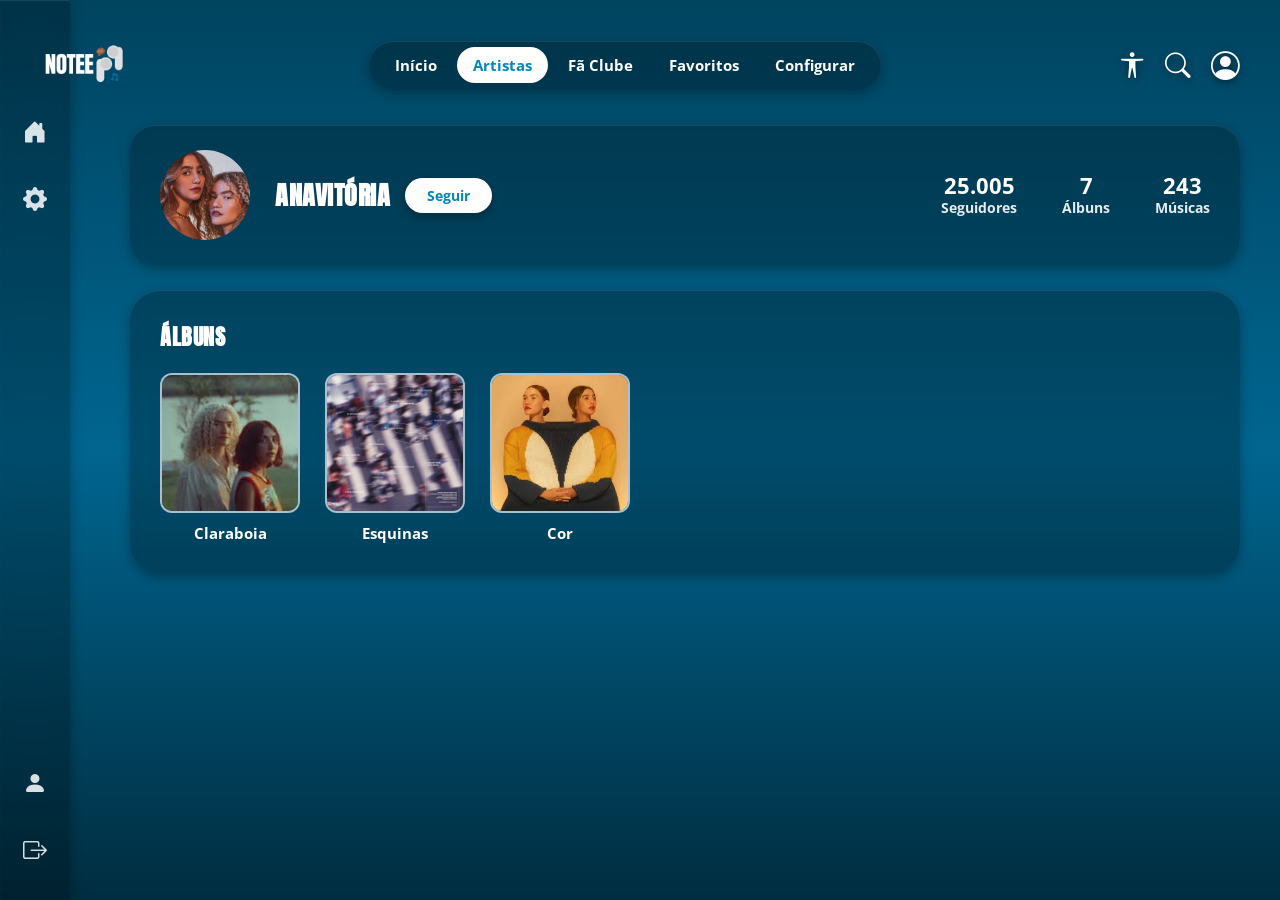
==== albuns.html @ 3df80542 "first commit" ====
<!DOCTYPE html>
<html lang="pt-BR">
<head>
    <meta charset="UTF-8">
    <meta name="viewport" content="width=device-width, initial-scale=1.0">
    <title>Anavitória - Notee</title>
    <link rel="preconnect" href="https://fonts.googleapis.com">
    <link rel="preconnect" href="https://fonts.gstatic.com" crossorigin>
    <link href="https://fonts.googleapis.com/css2?family=Anton&family=Open+Sans:wght@300;400;600;700&family=Montserrat:wght@900&display=swap" rel="stylesheet">
    <link rel="stylesheet" href="https://cdn.jsdelivr.net/npm/bootstrap-icons@1.11.3/font/bootstrap-icons.min.css">
    <link rel="stylesheet" href="css/style2.css">
</head>
<body>

    <!-- BARRA LATERAL -->
    <aside class="sidebar">
        <div class="top-icons">
            <a href="tela_albuns.html" class="sidebar-icon"><i class="bi bi-house-door-fill"></i></a>
            <a href="config.html" class="sidebar-icon"><i class="bi bi-gear-fill"></i></a>
        </div>
        <div class="bottom-icons">
            <a href="perfil.html" class="sidebar-icon"><i class="bi bi-person-fill"></i></a>
            <a href="index.html" class="sidebar-icon"><i class="bi bi-box-arrow-right"></i></a>
        </div>
    </aside>

    <!-- HEADER / TOPO -->
    <header class="cabecalho-principal">
        <div class="cabecalho-esquerdo">
            <img src="imagens/Note-Logo.png" alt="Logo Notee" class="imagem-logo">
        </div>
        <nav class="navegacao-cabecalho">
            <a href="tela_albuns.html" class="item-navegacao">Início</a>
            <a href="albuns.html" class="item-navegacao ativo">Artistas</a>
            <a href="fanClube.html" class="item-navegacao">Fã Clube</a>
            <a href="#" class="item-navegacao">Favoritos</a>
            <a href="config.html" class="item-navegacao">Configurar</a>
        </nav>
        <div class="cabecalho-direito">
            <i class="bi bi-universal-access icone-acessibilidade"></i>
            <i class="bi bi-search icone-busca"></i>
            <a href="perfil.html"><i class="bi bi-person-circle icone-usuario"></i></a>
        </div>
    </header>

    <!-- CONTEÚDO DA PÁGINA DE ARTISTA -->
    <section class="artist-wrapper">

        <!-- CARD DE CABEÇALHO DO ARTISTA -->
        <div class="artist-header">

            <div class="artist-avatar">
                <img src="imagens/AnaVitoriaPrincipal.png" alt="Foto de Anavitória">
            </div>

            <div class="artist-info">
                <h1>ANAVITÓRIA</h1>
                <button class="seguir-btn">Seguir</button>
            </div>

            <div class="artist-stats">
                <div class="artist-stat">
                    <span class="stat-number">25.005</span>
                    <span class="stat-label">Seguidores</span>
                </div>
                <div class="artist-stat">
                    <span class="stat-number">7</span>
                    <span class="stat-label">Álbuns</span>
                </div>
                <div class="artist-stat">
                    <span class="stat-number">243</span>
                    <span class="stat-label">Músicas</span>
                </div>
            </div>

        </div>

        <!-- PAINEL DE ÁLBUNS -->
        <div class="albums-panel">

            <h2 class="albums-title">Álbuns</h2>

            <div class="albums-grid">

                <a href="https://open.spotify.com/intl-pt/album/78YxhXedN9CkDBEvBW7HNm" class="album-card">
                    <div class="album-cover">
                        <img src="imagens/claraboia.jpg" alt="Capa do álbum Claraboia">
                    </div>
                    <span class="album-name">Claraboia</span>
                </a>

                <a href="https://open.spotify.com/intl-pt/album/2DVwOWSHjIm1L6pOm0EGIl" class="album-card">
                    <div class="album-cover">
                        <img src="imagens/esquinas.jpg" alt="Capa do álbum Esquinas">
                    </div>
                    <span class="album-name">Esquinas</span>
                </a>

                <a href="https://open.spotify.com/intl-pt/album/43Q8jiKg8whuFnVCwA1xOC" class="album-card">
                    <div class="album-cover">
                        <img src="imagens/cor.jpg" alt="Capa do álbum Cor">
                    </div>
                    <span class="album-name">Cor</span>
                </a>

            </div>

        </div>

    </section>

</body>
</html>
---- css/style2.css ----
* {     
    margin: 0;
    padding: 0;
    box-sizing: border-box;
}  

body { 
    background-image: linear-gradient(rgba(0, 0, 0, 0.4) 0%, 
    rgba(0, 0, 0, 0.1) 50%, 
    rgba(0, 0, 0, 0.6) 100%),                       
    url('imagens/Wireframe_Notee_LaSalle_2026 (1).png');         
    background-size: cover;  
    background-position: center;   
    background-repeat: no-repeat;      
    background-attachment: fixed; 
    background-color: #0071A0;      
    color: #FFFFFF;     
    font-family: 'Open Sans', sans-serif;      
    padding-top: 110px;         
    padding-left: 90px;
    min-height: 100vh;      
    overflow-x: hidden;  
}

/* BARRA LATERAL */
.sidebar {
    width: 70px;
    background-color: rgba(0, 0, 0, 0.25);
    box-shadow: 0 4px 12px rgba(0, 0, 0, 0.3),
        inset 0 1px 1px rgba(255, 255, 255, 0.1);
    backdrop-filter: blur(8px);
    -webkit-backdrop-filter: blur(8px);
    display: flex;
    flex-direction: column;
    justify-content: space-between;
    align-items: center;
    padding: 110px 0 30px 0;
    position: fixed;
    height: 100vh;
    left: 0;
    top: 0;
    z-index: 90;
}

.sidebar .top-icons,
.sidebar .bottom-icons {
    display: flex;
    flex-direction: column;
    gap: 25px;
}

.sidebar .sidebar-icon {
    color: #FFFFFF;
    font-size: 1.5rem;
    text-decoration: none;
    opacity: 0.85;
    transition: all 0.2s ease;
    width: 42px;
    height: 42px;
    border-radius: 50%;
    display: flex;
    align-items: center;
    justify-content: center;
}

.sidebar .sidebar-icon:hover {
    opacity: 1;
    background-color: rgba(255, 255, 255, 0.1);
}

.sidebar .sidebar-icon.ativo {
    background-color: #FFFFFF;
    color: #0286bc;
    opacity: 1;
}

.cabecalho-principal{
    display: flex;
    justify-content: space-between;
    align-items: center;
    width: 100vw;
    background-color: transparent;
    padding: 20px 40px;
    position: fixed;
    top: 0;
    left: 0;
    z-index: 100;
    height: auto;
    overflow: hidden;
}

.cabecalho-esquerdo {
    display: flex;
    align-items: center;
    gap: 12px;
}

.icone-home {
    font-size: 2.2rem;
    color: #FFFFFF;
    cursor: pointer;
    filter: drop-shadow(0px 2px 4px rgba(0, 0, 0, 0.5)); 
}

.imagem-logo{
    height: 90px;                  
    width: auto; 
    object-fit: contain;             
    flex-shrink: 0;              
}

.navegacao-cabecalho {     
    display: flex;     
    align-items: center;     
    background-color: rgba(0, 0, 0, 0.25); 
    padding: 6px 10px;     
    border-radius: 30px;            
    gap: 4px;             
    box-shadow: 0 4px 12px rgba(0, 0, 0, 0.3),                 
    inset 0 1px 1px rgba(255, 255, 255, 0.1);                    
    backdrop-filter: blur(8px);     
    -webkit-backdrop-filter: blur(8px); 
} 

.item-navegacao {     
    color: #FFFFFF;
    text-decoration: none;      
    font-size: 0.95rem;     
    padding: 8px 16px;           
    border-radius: 20px;        
    transition: all 0.2s ease;        
    font-family: 'Open Sans', sans-serif;     
    font-weight: 700;     
} 

.item-navegacao:hover {     
    background-color: rgba(255, 255, 255, 0.1);
}


.item-navegacao.ativo {     
    background-color: #FFFFFF;       
    color: #0286bc;                
} 

.cabecalho-direito {     
    display: flex;     
    align-items: center;    
    gap: 20px;                      
} 

.icone-acessibilidade, .icone-busca {     
    font-size: 1.6rem;     
    color: #FFFFFF;     
    cursor: pointer;     
    filter: drop-shadow(0px 2px 4px rgba(0, 0, 0, 0.5)); 
}

.icone-usuario {     
    font-size: 1.8rem;                 
    color: #FFFFFF;    
    cursor: pointer;     
    filter: drop-shadow(0px 2px 4px rgba(0, 0, 0, 0.5)); 
} 


.container-conteudo { 
    width: 100%; 
    padding: 15px 40px 30px 40px;    
    display: flex; 
    flex-direction: column;   
    gap: 45px;                   
    overflow: hidden; 
} 

/* ===========================
   PÁGINA DE ARTISTA
   =========================== */

.artist-wrapper {
    width: 100%;
    padding: 15px 40px 30px 40px;
}

.artist-header {
    background-color: rgba(0, 0, 0, 0.25);
    border-radius: 25px;
    padding: 25px 30px;
    display: flex;
    align-items: center;
    gap: 25px;
    margin-bottom: 25px;
    box-shadow: 0 4px 12px rgba(0, 0, 0, 0.3),
        inset 0 1px 1px rgba(255, 255, 255, 0.1);
    backdrop-filter: blur(8px);
    -webkit-backdrop-filter: blur(8px);
}

.artist-avatar {
    width: 90px;
    height: 90px;
    border-radius: 50%;
    overflow: hidden;
    flex-shrink: 0;
    background-color: rgba(255, 255, 255, 0.15);
}

.artist-avatar img {
    width: 100%;
    height: 100%;
    object-fit: cover;
    display: block;
}

.artist-info {
    display: flex;
    align-items: center;
    gap: 15px;
}

.artist-info h1 {
    font-family: 'Anton', sans-serif;
    font-size: 26px;
    letter-spacing: 0.5px;
    text-transform: uppercase;
    color: #FFFFFF;
}

.seguir-btn {
    background-color: #FFFFFF;
    color: #0286bc;
    border: none;
    padding: 8px 22px;
    border-radius: 20px;
    font-family: 'Open Sans', sans-serif;
    font-weight: 700;
    font-size: 14px;
    cursor: pointer;
    transition: opacity 0.2s ease;
    box-shadow: 0 4px 12px rgba(0, 0, 0, 0.3);
}

.seguir-btn:hover {
    opacity: 0.85;
}

.artist-stats {
    display: flex;
    gap: 45px;
    margin-left: auto;
    text-align: center;
}

.artist-stat {
    display: flex;
    flex-direction: column;
    align-items: center;
}

.artist-stat .stat-number {
    font-size: 22px;
    font-weight: 700;
    color: #FFFFFF;
    line-height: 1.1;
}

.artist-stat .stat-label {
    font-family: 'Open Sans', sans-serif;
    font-size: 14px;
    font-weight: 700;
    color: #FFFFFF;
    opacity: 0.9;
}

.albums-panel {
    background-color: rgba(0, 0, 0, 0.25);
    border-radius: 30px;
    padding: 30px;
    box-shadow: 0 4px 12px rgba(0, 0, 0, 0.3),
        inset 0 1px 1px rgba(255, 255, 255, 0.1);
    backdrop-filter: blur(8px);
    -webkit-backdrop-filter: blur(8px);
}

.albums-title {
    font-family: 'Anton', sans-serif;
    font-size: 22px;
    letter-spacing: 0.5px;
    text-transform: uppercase;
    color: #FFFFFF;
    margin-bottom: 20px;
}

.albums-grid {
    display: flex;
    flex-wrap: wrap;
    gap: 25px;
}

.album-card {
    display: flex;
    flex-direction: column;
    align-items: center;
    gap: 10px;
    text-decoration: none;
    cursor: pointer;
    width: 140px;
}

.album-cover {
    width: 140px;
    height: 140px;
    border-radius: 12px;
    border: 2px solid rgba(255, 255, 255, 0.6);
    overflow: hidden;
    background-color: rgba(255, 255, 255, 0.15);
}

.album-cover img {
    width: 100%;
    height: 100%;
    object-fit: cover;
    display: block;
}

.album-name {
    font-family: 'Open Sans', sans-serif;
    font-size: 15px;
    font-weight: 700;
    color: #FFFFFF;
    text-align: center;
}

/* ===========================
   FÃ CLUBE
   =========================== */

.fanclub-wrapper {
    width: 100%;
    padding: 15px 40px 30px 40px;
}

.fanclub-header {
    background-color: rgba(0, 0, 0, 0.25);
    border-radius: 25px;
    padding: 25px 30px;
    display: flex;
    align-items: center;
    gap: 25px;
    margin-bottom: 25px;
    box-shadow: 0 4px 12px rgba(0, 0, 0, 0.3),
        inset 0 1px 1px rgba(255, 255, 255, 0.1);
    backdrop-filter: blur(8px);
    -webkit-backdrop-filter: blur(8px);
}

.fanclub-avatar {
    width: 90px;
    height: 90px;
    border-radius: 50%;
    overflow: hidden;
    flex-shrink: 0;
    background-color: rgba(255, 255, 255, 0.15);
}

.fanclub-avatar img {
    width: 100%;
    height: 100%;
    object-fit: cover;
    display: block;
}

.fanclub-info {
    display: flex;
    flex-direction: column;
    gap: 8px;
}

.fanclub-name-row {
    display: flex;
    align-items: center;
    gap: 15px;
}

.fanclub-name-row h1 {
    font-family: 'Anton', sans-serif;
    font-size: 26px;
    letter-spacing: 0.5px;
    text-transform: uppercase;
    color: #FFFFFF;
}

.entrar-btn {
    background-color: #FFFFFF;
    color: #0286bc;
    border: none;
    padding: 8px 22px;
    border-radius: 20px;
    font-family: 'Open Sans', sans-serif;
    font-weight: 700;
    font-size: 14px;
    cursor: pointer;
    transition: opacity 0.2s ease;
    box-shadow: 0 4px 12px rgba(0, 0, 0, 0.3);
}

.entrar-btn:hover {
    opacity: 0.85;
}

.fanclub-creator {
    font-family: 'Open Sans', sans-serif;
    font-size: 13px;
    font-weight: 700;
    color: #FFFFFF;
    opacity: 0.85;
}

.fanclub-stats {
    display: flex;
    gap: 50px;
    margin-left: auto;
    text-align: center;
}

.fanclub-stat {
    display: flex;
    flex-direction: column;
    align-items: center;
}

.fanclub-stat .stat-number {
    font-size: 22px;
    font-weight: 700;
    color: #FFFFFF;
    line-height: 1.1;
}

.fanclub-stat .stat-label {
    font-family: 'Open Sans', sans-serif;
    font-size: 14px;
    font-weight: 700;
    color: #FFFFFF;
    opacity: 0.9;
}

.fanclub-content-panel {
    background-color: rgba(0, 0, 0, 0.25);
    border-radius: 30px;
    padding: 30px;
    display: grid;
    grid-template-columns: 1fr 1.4fr;
    gap: 25px;
    box-shadow: 0 4px 12px rgba(0, 0, 0, 0.3),
        inset 0 1px 1px rgba(255, 255, 255, 0.1);
    backdrop-filter: blur(8px);
    -webkit-backdrop-filter: blur(8px);
}

.fanclub-col-left,
.fanclub-col-right {
    display: flex;
    flex-direction: column;
    gap: 25px;
}

.fanclub-block {
    background-color: rgba(255, 255, 255, 0.1);
    border-radius: 18px;
    min-height: 90px;
}

.fanclub-col-right .fanclub-block {
    min-height: 130px;
}

/* RESPONSIVO */
@media (max-width: 700px) {
    .artist-header,
    .fanclub-header {
        flex-wrap: wrap;
    }

    .artist-stats,
    .fanclub-stats {
        margin-left: 0;
        width: 100%;
        justify-content: flex-start;
        gap: 35px;
    }

    .albums-grid {
        gap: 18px;
    }

    .album-card,
    .album-cover {
        width: 110px;
    }

    .album-cover {
        height: 110px;
    }

    .fanclub-content-panel {
        grid-template-columns: 1fr;
    }

    body {
        padding-left: 0;
    }

    .sidebar {
        display: none;
    }
}
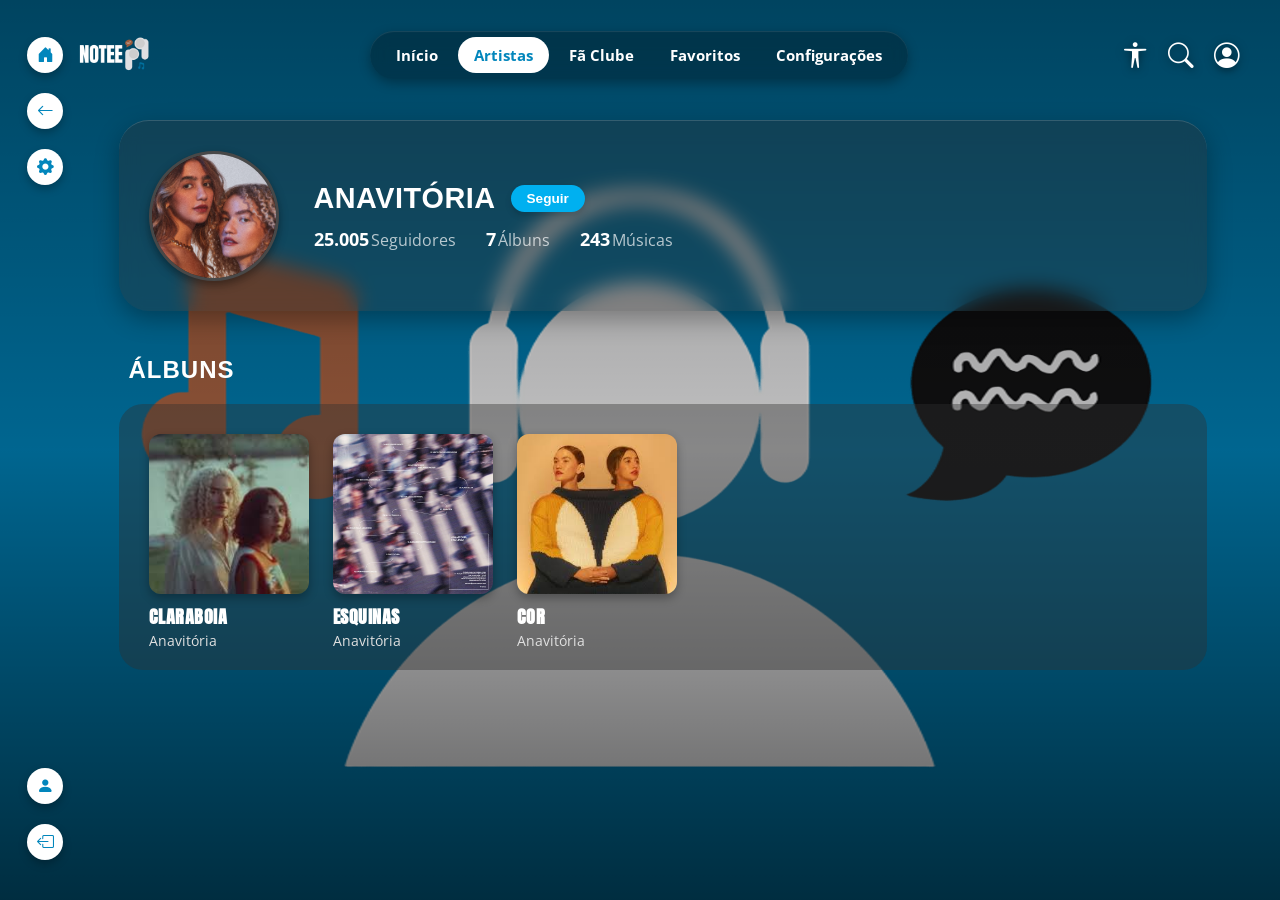
==== commit 58e4a394: "modificação" ====
--- a/albuns.html
+++ b/albuns.html
@@ -3,111 +3,118 @@
 <head>
     <meta charset="UTF-8">
     <meta name="viewport" content="width=device-width, initial-scale=1.0">
-    <title>Anavitória - Notee</title>
+    <title>Notee - Artistas</title>
     <link rel="preconnect" href="https://fonts.googleapis.com">
     <link rel="preconnect" href="https://fonts.gstatic.com" crossorigin>
     <link href="https://fonts.googleapis.com/css2?family=Anton&family=Open+Sans:wght@300;400;600;700&family=Montserrat:wght@900&display=swap" rel="stylesheet">
     <link rel="stylesheet" href="https://cdn.jsdelivr.net/npm/bootstrap-icons@1.11.3/font/bootstrap-icons.min.css">
-    <link rel="stylesheet" href="css/style2.css">
+    
+    <link rel="stylesheet" href="style.css">
 </head>
 <body>
 
-    <!-- BARRA LATERAL -->
-    <aside class="sidebar">
-        <div class="top-icons">
-            <a href="tela_albuns.html" class="sidebar-icon"><i class="bi bi-house-door-fill"></i></a>
-            <a href="config.html" class="sidebar-icon"><i class="bi bi-gear-fill"></i></a>
+    <header class="main-header">
+        <div class="header-left">
+            <img src="imagens/Note-Logo.png" alt="Logo Notee" class="logo-img">
         </div>
-        <div class="bottom-icons">
-            <a href="perfil.html" class="sidebar-icon"><i class="bi bi-person-fill"></i></a>
-            <a href="index.html" class="sidebar-icon"><i class="bi bi-box-arrow-right"></i></a>
-        </div>
-    </aside>
 
-    <!-- HEADER / TOPO -->
-    <header class="cabecalho-principal">
-        <div class="cabecalho-esquerdo">
-            <img src="imagens/Note-Logo.png" alt="Logo Notee" class="imagem-logo">
-        </div>
-        <nav class="navegacao-cabecalho">
-            <a href="tela_albuns.html" class="item-navegacao">Início</a>
-            <a href="albuns.html" class="item-navegacao ativo">Artistas</a>
-            <a href="fanClube.html" class="item-navegacao">Fã Clube</a>
-            <a href="#" class="item-navegacao">Favoritos</a>
-            <a href="config.html" class="item-navegacao">Configurar</a>
+        <nav class="header-nav">
+            <a href="tela_albuns.html" class="nav-item">Início</a>
+            <a href="albuns.html" class="nav-item active">Artistas</a>
+            <a href="fanClube.html" class="nav-item">Fã Clube</a>
+            <a href="tela_favoritos.html" class="nav-item">Favoritos</a>
+            <a href="config.html" class="nav-item">Configurações</a>
         </nav>
-        <div class="cabecalho-direito">
-            <i class="bi bi-universal-access icone-acessibilidade"></i>
-            <i class="bi bi-search icone-busca"></i>
-            <a href="perfil.html"><i class="bi bi-person-circle icone-usuario"></i></a>
+
+        <div class="header-right">
+            <i class="bi bi-universal-access access-icon"></i>
+            <i class="bi bi-search search-icon"></i>
+            <a href="perfil.html" style="color: inherit;"><i class="bi bi-person-circle user-icon"></i></a>
         </div>
     </header>
 
-    <!-- CONTEÚDO DA PÁGINA DE ARTISTA -->
-    <section class="artist-wrapper">
+    <div class="container-geral-com-lateral">
 
-        <!-- CARD DE CABEÇALHO DO ARTISTA -->
-        <div class="artist-header">
-
-            <div class="artist-avatar">
-                <img src="imagens/AnaVitoriaPrincipal.png" alt="Foto de Anavitória">
+        <aside class="menu-lateral">
+            <div class="grupo-lateral-topo">
+                <a href="tela_albuns.html" class="item-lateral-circular"><i class="bi bi-house-door-fill"></i></a>
+                <a href="javascript:history.back()" class="item-lateral-circular"><i class="bi bi-arrow-left"></i></a>
+                <a href="config.html" class="item-lateral-circular"><i class="bi bi-gear-fill"></i></a>
             </div>
 
-            <div class="artist-info">
-                <h1>ANAVITÓRIA</h1>
-                <button class="seguir-btn">Seguir</button>
+            <div class="grupo-lateral-rodape">
+                <a href="perfil.html" class="item-lateral-circular"><i class="bi bi-person-fill"></i></a>
+                <a href="index.html" class="item-lateral-circular"><i class="bi bi-box-arrow-left"></i></a>
             </div>
+        </aside>
 
-            <div class="artist-stats">
-                <div class="artist-stat">
-                    <span class="stat-number">25.005</span>
-                    <span class="stat-label">Seguidores</span>
+        <main class="content-container">
+
+            <section class="secao-identidade-usuario">
+                
+                <div class="avatar-usuario-wrapper">
+                    <img src="imagens/AnaVitoriaPrincipal.png" alt="Foto de Anavitória" style="width: 100%; height: 100%; object-fit: cover; border-radius: 50%;">
                 </div>
-                <div class="artist-stat">
-                    <span class="stat-number">7</span>
-                    <span class="stat-label">Álbuns</span>
+
+                <div class="infos-usuario-bloco">
+                    <div class="linha-topo-usuario">
+                        <h1 class="username-title">ANAVITÓRIA</h1>
+                        <button class="btn-editar-perfil" style="background-color: #00b0f0;">Seguir</button>
+                    </div>
+                    
+                    <div class="estatisticas-usuario">
+                        <div class="stat-item">
+                            <strong>25.005</strong><span>Seguidores</span>
+                        </div>
+                        <div class="stat-item">
+                            <strong>7</strong><span>Álbuns</span>
+                        </div>
+                        <div class="stat-item">
+                            <strong>243</strong><span>Músicas</span>
+                        </div>
+                    </div>
                 </div>
-                <div class="artist-stat">
-                    <span class="stat-number">243</span>
-                    <span class="stat-label">Músicas</span>
+
+            </section>
+
+            <section class="music-section">
+                
+                <h2 class="section-title">Álbuns</h2>
+
+                <div class="albums-grid">
+
+                    <a href="tela_avaliacao.html" style="text-decoration: none; color: inherit;">
+                        <div class="album-card">
+                            <img src="imagens/claraboia.jpg" alt="Capa do álbum Claraboia" class="album-cover">
+                            <div class="album-info">
+                                <h3 class="album-name">Claraboia</h3>
+                                <p class="artist-name">Anavitória</p>
+                            </div>
+                        </div>
+                    </a>
+
+                    <div class="album-card">
+                        <img src="imagens/esquinas.jpg" alt="Capa do álbum Esquinas" class="album-cover">
+                        <div class="album-info">
+                            <h3 class="album-name">Esquinas</h3>
+                            <p class="artist-name">Anavitória</p>
+                        </div>
+                    </div>
+
+                    <div class="album-card">
+                        <img src="imagens/cor.jpg" alt="Capa do álbum Cor" class="album-cover">
+                        <div class="album-info">
+                            <h3 class="album-name">Cor</h3>
+                            <p class="artist-name">Anavitória</p>
+                        </div>
+                    </div>
+
                 </div>
-            </div>
 
-        </div>
+            </section>
 
-        <!-- PAINEL DE ÁLBUNS -->
-        <div class="albums-panel">
-
-            <h2 class="albums-title">Álbuns</h2>
-
-            <div class="albums-grid">
-
-                <a href="https://open.spotify.com/intl-pt/album/78YxhXedN9CkDBEvBW7HNm" class="album-card">
-                    <div class="album-cover">
-                        <img src="imagens/claraboia.jpg" alt="Capa do álbum Claraboia">
-                    </div>
-                    <span class="album-name">Claraboia</span>
-                </a>
-
-                <a href="https://open.spotify.com/intl-pt/album/2DVwOWSHjIm1L6pOm0EGIl" class="album-card">
-                    <div class="album-cover">
-                        <img src="imagens/esquinas.jpg" alt="Capa do álbum Esquinas">
-                    </div>
-                    <span class="album-name">Esquinas</span>
-                </a>
-
-                <a href="https://open.spotify.com/intl-pt/album/43Q8jiKg8whuFnVCwA1xOC" class="album-card">
-                    <div class="album-cover">
-                        <img src="imagens/cor.jpg" alt="Capa do álbum Cor">
-                    </div>
-                    <span class="album-name">Cor</span>
-                </a>
-
-            </div>
-
-        </div>
-
-    </section>
+        </main>
+    </div>
 
 </body>
 </html>
--- a/style.css
+++ b/style.css
@@ -0,0 +1,932 @@
+/* ==========================================================================
+   1. CONFIGURAÇÕES GERAIS E RESET
+   ========================================================================== */
+* {
+    margin: 0;
+    padding: 0;
+    box-sizing: border-box;
+}
+
+body {
+    background-image: linear-gradient(rgba(0, 0, 0, 0.4) 0%, rgba(0, 0, 0, 0.1) 50%, rgba(0, 0, 0, 0.6) 100%), 
+                      url('imagens/Wireframe_Notee_LaSalle_2026 (1).png');
+    background-size: cover;
+    background-position: center;
+    background-repeat: no-repeat;
+    background-attachment: fixed;
+    background-color: #0071A0; 
+    color: #FFFFFF;
+    font-family: 'Open Sans', sans-serif;
+    min-height: 100vh;
+    overflow-x: hidden; 
+}
+
+/* ==========================================================================
+   2. BARRA SUPERIOR (Ajustada com a casinha removida do topo horizontal)
+   ========================================================================== */
+.main-header {
+    display: flex;
+    justify-content: space-between;
+    align-items: center;          
+    width: 100vw;                 
+    background-color: transparent; 
+    padding: 15px 40px 10px 20px;  
+    position: fixed;              
+    top: 0;
+    left: 0;
+    z-index: 90;                  
+}
+
+.header-left {
+    display: flex;
+    align-items: center;
+    /* AJUSTADO: Reduzido de 110px para 55px para o Notee colar harmonicamente perto do menu vertical */
+    margin-left: 55px; 
+}
+
+.logo-img {
+    height: 80px;                  
+    width: auto;                  
+    object-fit: contain;
+    flex-shrink: 0;
+}
+
+.header-nav {
+    display: flex;
+    align-items: center;
+    background-color: rgba(0, 0, 0, 0.25); 
+    padding: 6px 10px;
+    border-radius: 30px;
+    gap: 4px;
+    box-shadow: 0 4px 12px rgba(0, 0, 0, 0.3), 
+                inset 0 1px 1px rgba(255, 255, 255, 0.1);
+    backdrop-filter: blur(8px);
+    -webkit-backdrop-filter: blur(8px);
+}
+
+.nav-item {
+    color: #FFFFFF;
+    text-decoration: none;
+    font-size: 0.95rem;
+    padding: 8px 16px;
+    border-radius: 20px;
+    transition: all 0.2s ease;
+    font-family: 'Open Sans', sans-serif;
+    font-weight: 700;              
+}
+
+.nav-item:hover {
+    background-color: rgba(255, 255, 255, 0.1);
+}
+
+.nav-item.active {
+    background-color: #FFFFFF;
+    color: #0286bc;               
+}
+
+.header-right {
+    display: flex;
+    align-items: center;
+    gap: 20px;
+}
+
+.access-icon, .search-icon, .user-icon {
+    font-size: 1.6rem;
+    color: #FFFFFF;
+    cursor: pointer;
+    filter: drop-shadow(0px 2px 4px rgba(0, 0, 0, 0.5));
+}
+
+.active-profile {
+    color: #00b0f0 !important;
+}
+
+/* ==========================================================================
+   3. LAYOUT DE CONTEÚDO E CONTAINERS (Centralizados perfeitos)
+   ========================================================================== */
+.content-container {
+    width: 100%;
+    padding: 120px 40px 40px 85px; /* 85px de padding mantém os cards protegidos longe do menu lateral */
+    display: flex;
+    flex-direction: column;
+    gap: 45px;
+}
+
+.music-section {
+    width: 100%;
+    max-width: 85vw;   
+    margin: 0 auto;    /* Mantém centralizado em telas ultra-wide */
+    display: flex;
+    flex-direction: column;
+}
+
+.section-title {
+    font-family: 'Montserrat', sans-serif; 
+    font-weight: 900;
+    text-transform: uppercase;
+    font-size: 1.5rem;
+    margin-bottom: 20px;
+    letter-spacing: 1px;
+    padding-left: 10px; 
+}
+
+/* ==========================================================================
+   4. SEÇÃO DO PERFIL CENTRALIZADA
+   ========================================================================== */
+.secao-identidade-usuario {
+    display: flex;
+    align-items: center;
+    gap: 35px;
+    background-color: rgba(48, 48, 48, 0.35);
+    padding: 30px;
+    border-radius: 30px;
+    border-top: 1px solid rgba(255, 255, 255, 0.15);
+    box-shadow: 0 8px 24px rgba(0, 0, 0, 0.3);
+    backdrop-filter: blur(10px);
+    -webkit-backdrop-filter: blur(10px);
+    
+    max-width: 85vw;   
+    width: 100%;       
+    margin: 0 auto;    
+}
+
+.avatar-usuario-wrapper {
+    width: 130px;
+    height: 130px;
+    background-color: #1a1a1a;
+    border-radius: 50%;
+    display: flex;
+    justify-content: center;
+    align-items: center;
+    border: 3px solid rgba(255, 255, 255, 0.2);
+    box-shadow: 0 4px 10px rgba(0, 0, 0, 0.4);
+    flex-shrink: 0;
+}
+
+.avatar-usuario-wrapper i {
+    font-size: 4.5rem;
+    color: rgba(255, 255, 255, 0.8);
+}
+
+.infos-usuario-bloco {
+    flex: 1;
+    display: flex;
+    flex-direction: column;
+    gap: 12px;
+}
+
+.linha-topo-usuario {
+    display: flex;
+    align-items: center;
+    gap: 15px;
+}
+
+.username-title {
+    font-family: 'Montserrat', sans-serif;
+    font-weight: 900;
+    font-size: 1.8rem;
+    letter-spacing: 0.5px;
+}
+
+.btn-editar-perfil, .btn-compartilhar-perfil {
+    background-color: #00597A;
+    border: none;
+    color: #ffffff;
+    border-radius: 20px;
+    padding: 6px 16px;
+    font-weight: 600;
+    font-size: 0.85rem;
+    cursor: pointer;
+    display: flex;
+    align-items: center;
+    gap: 6px;
+    box-shadow: 0 4px 6px rgba(0, 0, 0, 0.15);
+    transition: background 0.2s;
+}
+
+.btn-compartilhar-perfil {
+    width: 32px;
+    height: 32px;
+    padding: 0;
+    border-radius: 50%;
+    justify-content: center;
+}
+
+.btn-editar-perfil:hover, .btn-compartilhar-perfil:hover {
+    background-color: #00658B;
+}
+
+.estatisticas-usuario {
+    display: flex;
+    gap: 30px;
+}
+
+.stat-item {
+    font-size: 1rem;
+    font-family: 'Open Sans', sans-serif;
+}
+
+.stat-item strong {
+    font-size: 1.1rem;
+    color: #ffffff;
+}
+
+.stat-item span {
+    color: rgba(255, 255, 255, 0.7);
+    margin-left: 2px;
+}
+
+.caixa-bio-usuario {
+    background-color: rgba(0, 0, 0, 0.25);
+    padding: 12px 18px;
+    border-radius: 12px;
+    border: 1px solid rgba(255, 255, 255, 0.05);
+}
+
+.caixa-bio-usuario p {
+    font-size: 0.9rem;
+    color: rgba(255, 255, 255, 0.8);
+    line-height: 1.4;
+}
+
+/* ==========================================================================
+   5. CARROSSEL DE ÁLBUNS
+   ========================================================================== */
+.albums-grid {
+    display: flex;
+    flex-wrap: nowrap;            
+    gap: 24px;         
+    overflow-x: auto; 
+    overflow-y: hidden;           
+    background-color: rgba(48, 48, 48, 0.4); 
+    border-radius: 24px;          
+    padding: 30px 30px 20px 30px; 
+    scrollbar-width: none;        
+    width: 100%; 
+}
+
+.albums-grid::-webkit-scrollbar {
+    display: none; 
+}
+
+.album-card {
+    display: flex;
+    flex-direction: column;
+    align-items: flex-start;
+    width: 160px;                 
+    flex-shrink: 0;
+    cursor: pointer; 
+}
+
+.album-cover {
+    width: 100%;
+    height: 160px;                
+    object-fit: cover;
+    background-color: rgba(111, 111, 111, 0.6); 
+    border-radius: 12px;
+    margin-bottom: 12px;
+    box-shadow: 0 4px 10px rgba(0, 0, 0, 0.3);
+    transition: transform 0.3s cubic-bezier(0.25, 1, 0.5, 1), box-shadow 0.3s ease;
+}
+
+.placeholder-cover {
+    display: flex;
+    align-items: center;
+    justify-content: center;
+    font-size: 3rem;
+    color: rgba(255, 255, 255, 0.4);
+}
+
+.album-card:hover .album-cover {
+    transform: scale(1.06); 
+    box-shadow: 0 8px 20px rgba(0, 0, 0, 0.5); 
+}
+
+.album-info { width: 100%; }
+
+.album-name {
+    font-family: 'Anton', sans-serif;
+    font-size: 1.1rem;
+    text-transform: uppercase;
+    color: #FFFFFF;
+    line-height: 1.2;
+    margin-bottom: 4px;
+    white-space: nowrap;
+    overflow: hidden;
+    text-overflow: ellipsis;
+    
+    text-shadow: none !important; 
+    letter-spacing: 0.5px;
+}
+
+.artist-name {
+    font-family: 'Open Sans', sans-serif;
+    font-size: 0.85rem;
+    color: #E0E0E0;
+}
+
+/* ==========================================================================
+   6. SEÇÃO DE RESENHAS
+   ========================================================================== */
+.reviews-container-block {
+    max-width: 85vw; 
+    width: 100%;
+    margin: 0 auto;  
+}
+
+.bloco-resenha-item {
+    display: flex;
+    gap: 24px;
+    margin-bottom: 20px;
+    align-items: stretch;
+}
+
+.review-card-fixo {
+    flex-shrink: 0;
+}
+
+.balao-resenha-conteudo {
+    flex: 1;
+    background-color: #00597A; 
+    border-radius: 18px;
+    padding: 20px 25px;
+    display: flex;
+    flex-direction: column;
+    gap: 12px;
+    border-top: 1px solid rgba(255, 255, 255, 0.15);
+    box-shadow: 0 8px 20px rgba(0, 0, 0, 0.3);
+}
+
+.topo-balao-resenha {
+    display: flex;
+    justify-content: space-between;
+    align-items: center;
+}
+
+.usuario-resenha {
+    display: flex;
+    align-items: center;
+    gap: 8px;
+    font-size: 0.95rem;
+    font-weight: 600;
+}
+
+.estrelas-resenha {
+    color: #FFB800; 
+    display: flex;
+    gap: 3px;
+    font-size: 1rem;
+}
+
+.texto-resenha {
+    font-size: 0.95rem;
+    line-height: 1.5;
+    color: rgba(255, 255, 255, 0.9);
+}
+
+/* ==========================================================================
+   7. MENU LATERAL FIXO REPOSICIONADO (Travado na borda esquerda padrão)
+   ========================================================================== */
+.menu-lateral {
+    width: 60px; 
+    display: flex;
+    flex-direction: column;
+    justify-content: space-between;
+    align-items: center;
+    padding: 37px 0 40px 0;        
+    position: fixed;               
+    top: 0;
+    left: 15px; /* Mantido fixo coladinho no canto esquerdo da tela */                   
+    height: 100vh; 
+    z-index: 100;                  
+}
+
+.grupo-lateral-topo, .grupo-lateral-rodape {
+    display: flex;
+    flex-direction: column;
+    gap: 20px; 
+    align-items: center;
+}
+
+.item-lateral-circular {
+    width: 36px; 
+    height: 36px;
+    border-radius: 50%;
+    background-color: #FFFFFF;
+    color: #0286bc; 
+    font-size: 1.05rem; 
+    display: flex;
+    align-items: center;
+    justify-content: center;
+    text-decoration: none;
+    box-shadow: 0 4px 8px rgba(0, 0, 0, 0.25);
+    transition: transform 0.2s ease;
+}
+
+.item-lateral-circular i {
+    display: flex;
+    align-items: center;
+    justify-content: center;
+}
+
+.item-lateral-circular:hover {
+    transform: scale(1.08);
+}
+
+/* ==========================================================================
+   9. TELA DE DETALHES DO ÁLBUM (NÍTIDO E COM BOTÃO ENVIAR)
+   ========================================================================== */
+.layout-album {
+    display: grid;
+    grid-template-columns: 250px 1fr;
+    gap: 50px;
+    align-items: start;
+    width: 100%;
+}
+
+.detalhes-album {
+    display: flex;
+    flex-direction: column;
+    align-items: flex-start;
+}
+
+.capa-album-grande {
+    width: 240px;
+    height: 240px;
+    background-image: url('imagens/hmhas.jpg');
+    background-size: cover;
+    background-position: center;
+    border-radius: 20px;
+    margin-bottom: 18px;
+}
+
+.titulo-album {
+    font-family: 'Montserrat', sans-serif;
+    font-weight: 900;
+    text-transform: uppercase;
+    font-size: 1.7rem;
+    margin-bottom: 4px;
+    letter-spacing: 0.5px;
+    text-shadow: none !important; /* Remove qualquer borrão neon */
+}
+
+.autor-album {
+    font-size: 1rem;
+    font-weight: 400;
+    color: #E0E0E0;
+    margin-bottom: 15px;
+}
+
+.box-avaliacao {
+    display: flex;
+    align-items: center;
+    gap: 10px;
+    background-color: rgba(30, 30, 30, 0.6);
+    padding: 6px 14px;
+    border-radius: 20px;
+    font-size: 0.9rem;
+    margin-bottom: 18px;
+}
+
+.estrelas, .estrelas-comentario {
+    display: flex;
+    gap: 4px;
+    color: #707070;
+}
+
+.estrelas .ativa, .estrelas-comentario .ativa {
+    color: #FFB800;
+}
+
+.info-adicional {
+    font-size: 0.9rem;
+    line-height: 1.5;
+    margin-bottom: 18px;
+}
+
+.label-ouca {
+    font-size: 0.9rem;
+    font-weight: 600;
+    margin-bottom: 8px;
+}
+
+.icones-streaming {
+    display: flex;
+    gap: 10px;
+    margin-bottom: 25px;
+}
+
+.stream-icon {
+    width: 38px;
+    height: 38px;
+    border-radius: 50%;
+    display: flex;
+    align-items: center;
+    justify-content: center;
+    font-size: 1.2rem;
+    cursor: pointer;
+}
+
+.stream-icon.spotify {
+    background-color: #1DB954 !important;
+    color: #FFFFFF !important;
+}
+
+.botoes-acao {
+    display: flex;
+    gap: 10px;
+}
+
+.btn-circular {
+    width: 42px;
+    height: 42px;
+    border-radius: 50%;
+    border: none;
+    background-color: rgba(0, 0, 0, 0.4);
+    color: #FFFFFF;
+    font-size: 1rem;
+    display: flex;
+    align-items: center;
+    justify-content: center;
+    cursor: pointer;
+    transition: background 0.2s ease, color 0.2s ease;
+}
+
+.btn-circular:hover {
+    background-color: rgba(0, 0, 0, 0.6);
+}
+
+.lista-musicas-container {
+    display: flex;
+    flex-direction: column;
+    width: 100%;
+}
+
+.titulo-secao-musicas {
+    font-family: 'Montserrat', sans-serif;
+    font-weight: 900;
+    text-transform: uppercase;
+    font-size: 1.3rem;
+    margin-bottom: 22px;
+    letter-spacing: 2px;
+    color: rgba(255, 255, 255, 0.9);
+    display: flex;
+    align-items: center;
+    gap: 15px;
+}
+
+.titulo-secao-musicas::after {
+    content: '';
+    flex: 1;
+    height: 1px;
+    background: linear-gradient(to right, rgba(255, 255, 255, 0.3), transparent);
+}
+
+.lista-musicas-bloco {
+    display: flex;
+    flex-direction: column;
+    gap: 12px;
+    width: 100%;
+}
+
+.card-musica {
+    display: flex;
+    justify-content: space-between;
+    align-items: center;
+    background-color: #00597A;
+    padding: 16px 28px;
+    border-radius: 14px;
+    width: 100%;
+    border-top: 1px solid rgba(255, 255, 255, 0.15);
+    box-shadow: 0 4px 10px rgba(0, 0, 0, 0.15), /* Sombra suavizada para nitidez */
+        inset 0 1px 0 rgba(255, 255, 255, 0.05);
+    transition: transform 0.2s ease, box-shadow 0.2s ease;
+}
+
+.card-musica:hover {
+    transform: translateY(-2px);
+    box-shadow: 0 8px 16px rgba(0, 0, 0, 0.3);
+    background-color: #00658B;
+}
+
+.musica-lado-esquerdo {
+    display: flex;
+    align-items: center;
+    gap: 16px;
+}
+
+.numero-faixa {
+    font-size: 1rem;
+    font-weight: 700;
+    color: rgba(255, 255, 255, 0.7);
+    min-width: 20px;
+}
+
+.capa-miniatura-musica {
+    width: 40px;
+    height: 40px;
+    background-image: url('imagens/hmhas.jpg');
+    background-size: cover;
+    background-position: center;
+    border-radius: 6px;
+}
+
+.textos-musica {
+    display: flex;
+    flex-direction: column;
+    gap: 2px;
+}
+
+.nome-musica {
+    font-size: 1.05rem;
+    font-weight: 700;
+}
+
+.subtitulo-artista {
+    font-size: 0.85rem;
+    color: #E0E0E0;
+    font-weight: 400;
+}
+
+.musica-lado-direito {
+    display: flex;
+    align-items: center;
+    gap: 24px;
+}
+
+.duracao-musica {
+    font-size: 0.95rem;
+    font-weight: 600;
+    color: rgba(255, 255, 255, 0.6);
+}
+
+.link-play-faixa {
+    text-decoration: none !important;
+    display: inline-flex;
+    align-items: center;
+    justify-content: center;
+}
+
+.icone-play-musica {
+    font-size: 1.5rem;
+    color: rgba(255, 255, 255, 0.6);
+    cursor: pointer;
+    transition: color 0.2s ease, transform 0.2s ease;
+}
+
+.icone-play-musica:hover {
+    color: #1DB954;
+    transform: scale(1.15);
+}
+
+.icone-coracao-musica {
+    font-size: 1.2rem;
+    color: rgba(255, 255, 255, 0.4);
+    cursor: pointer;
+    transition: color 0.2s ease, transform 0.2s ease;
+}
+
+.icone-coracao-musica:hover {
+    color: #FF4A5A;
+    transform: scale(1.1);
+}
+
+.estrelas-musica {
+    display: flex;
+    gap: 4px;
+    color: rgba(255, 255, 255, 0.3);
+}
+
+.estrela-interativa, .estrela-comentario-interativa {
+    cursor: pointer;
+    transition: color 0.15s ease, transform 0.15s ease;
+}
+
+.estrela-interativa:hover, .estrela-comentario-interativa:hover {
+    transform: scale(1.15);
+}
+
+.estrelas-musica .active, .estrelas-musica .ativa {
+    color: #FFB800;
+}
+
+.barra-comentario {
+    display: flex;
+    justify-content: space-between;
+    align-items: center;
+    background-color: rgba(35, 35, 35, 0.9);
+    padding: 10px 20px 10px 25px; 
+    border-radius: 30px;
+    width: 100%;
+    gap: 15px;
+}
+
+.input-opiniao {
+    flex: 1;
+    background: transparent;
+    border: none;
+    color: #FFFFFF;
+    font-size: 0.95rem;
+    outline: none;
+}
+
+.input-opiniao::placeholder {
+    color: #A0A0A0;
+}
+
+.btn-enviar-avaliacao {
+    background-color: #00597A;
+    border: none;
+    color: #ffffff;
+    width: 38px;
+    height: 38px;
+    border-radius: 50%;
+    display: flex;
+    align-items: center;
+    justify-content: center;
+    cursor: pointer;
+    box-shadow: 0 4px 8px rgba(0, 0, 0, 0.2);
+    transition: background-color 0.2s ease, transform 0.2s ease;
+}
+
+.btn-enviar-avaliacao i {
+    font-size: 1rem;
+    margin-left: -2px; 
+}
+
+.btn-enviar-avaliacao:hover {
+    background-color: #00658B;
+    transform: scale(1.05);
+}
+.music-link {
+    text-decoration: none; 
+    color: inherit; 
+    transition: color 0.2s ease, text-decoration
+}
+
+/* ==========================================================================
+   10. AJUSTES ESPECÍFICOS PARA A TELA DE FAVORITOS (Corações de Destaque)
+   ========================================================================== */
+.album-card-wrapper {
+    position: relative;
+    display: inline-block;
+    flex-shrink: 0; 
+}
+
+.favorite-btn {
+    position: absolute;
+    top: 10px;
+    right: 10px;
+    background: rgba(0, 0, 0, 0.6);
+    border: none;
+    border-radius: 50%;
+    width: 32px;
+    height: 32px;
+    display: flex;
+    align-items: center;
+    justify-content: center;
+    color: #FFFFFF;
+    cursor: pointer;
+    transition: all 0.2s ease;
+    z-index: 10;
+    box-shadow: 0 2px 5px rgba(0,0,0,0.3);
+}
+
+.favorite-btn:hover {
+    transform: scale(1.1);
+    background: rgba(0, 0, 0, 0.8);
+}
+
+.favorite-btn.pinned {
+    color: #ff3366; 
+}
+
+.secao-top-avaliacoes {
+    margin-top: 15px; 
+    display: flex;
+    flex-direction: column;
+    width: 100%;
+}
+
+.titulo-secao-reviews {
+    font-family: 'Montserrat', sans-serif;
+    font-weight: 900;
+    text-transform: uppercase;
+    font-size: 1.3rem;
+    margin-bottom: 22px;
+    letter-spacing: 2px;
+    color: rgba(255, 255, 255, 0.9);
+    display: flex;
+    align-items: center;
+    gap: 15px;
+}
+
+.lista-reviews {
+    display: flex;
+    flex-direction: column;
+    gap: 16px;
+    width: 100%;
+}
+
+.card-review {
+    display: flex;
+    flex-direction: column;
+    background-color: #00597A; 
+    padding: 20px 28px;
+    border-radius: 14px;
+    width: 100%;
+    border-top: 1px solid rgba(255, 255, 255, 0.15);
+    box-shadow: 0 4px 10px rgba(0, 0, 0, 0.15),
+        inset 0 1px 0 rgba(255, 255, 255, 0.05);
+    transition: transform 0.2s ease, background-color 0.2s ease;
+}
+
+.card-review:hover {
+    transform: translateY(-2px);
+    background-color: #00658B;
+    box-shadow: 0 8px 16px rgba(0, 0, 0, 0.3);
+}
+
+.review-header {
+    display: flex;
+    justify-content: space-between;
+    align-items: center;
+    margin-bottom: 12px;
+}
+
+.usuario-info {
+    display: flex;
+    align-items: center;
+    gap: 12px;
+}
+
+.user-review-icon {
+    font-size: 1.5rem;
+    color: rgba(255, 255, 255, 0.8);
+}
+
+.nome-usuario {
+    font-size: 1rem;
+    font-weight: 700;
+    color: #FFFFFF;
+}
+
+.estrelas-review {
+    display: flex;
+    gap: 4px;
+    color: #707070;
+    font-size: 0.9rem;
+}
+
+.estrelas-review .ativa {
+    color: #FFB800; 
+}
+
+.texto-review {
+    font-size: 1rem;
+    line-height: 1.5;
+    color: #E0E0E0;
+    margin-bottom: 16px;
+}
+
+.review-acoes {
+    display: flex;
+    gap: 20px;
+    border-top: 1px solid rgba(255, 255, 255, 0.1);
+    padding-top: 12px;
+}
+
+.btn-acao-review {
+    background: none;
+    border: none;
+    color: rgba(255, 255, 255, 0.7);
+    font-size: 0.9rem;
+    font-weight: 600;
+    display: flex;
+    align-items: center;
+    gap: 8px;
+    cursor: pointer;
+    padding: 4px 8px;
+    border-radius: 6px;
+    transition: background-color 0.2s ease, color 0.2s ease;
+}
+
+.btn-acao-review:hover {
+    background-color: rgba(255, 255, 255, 0.1);
+    color: #FFFFFF;
+}
+
+.btn-curtir:hover i {
+    color: #FF4B4B; 
+}
+
+.btn-responder:hover i {
+    color: #00D2FF; 
+}
+
+.contador-likes,
+.contador-respostas {
+    font-size: 0.85rem;
+    font-weight: 400;
+    color: rgba(255, 255, 255, 0.6);
+}
